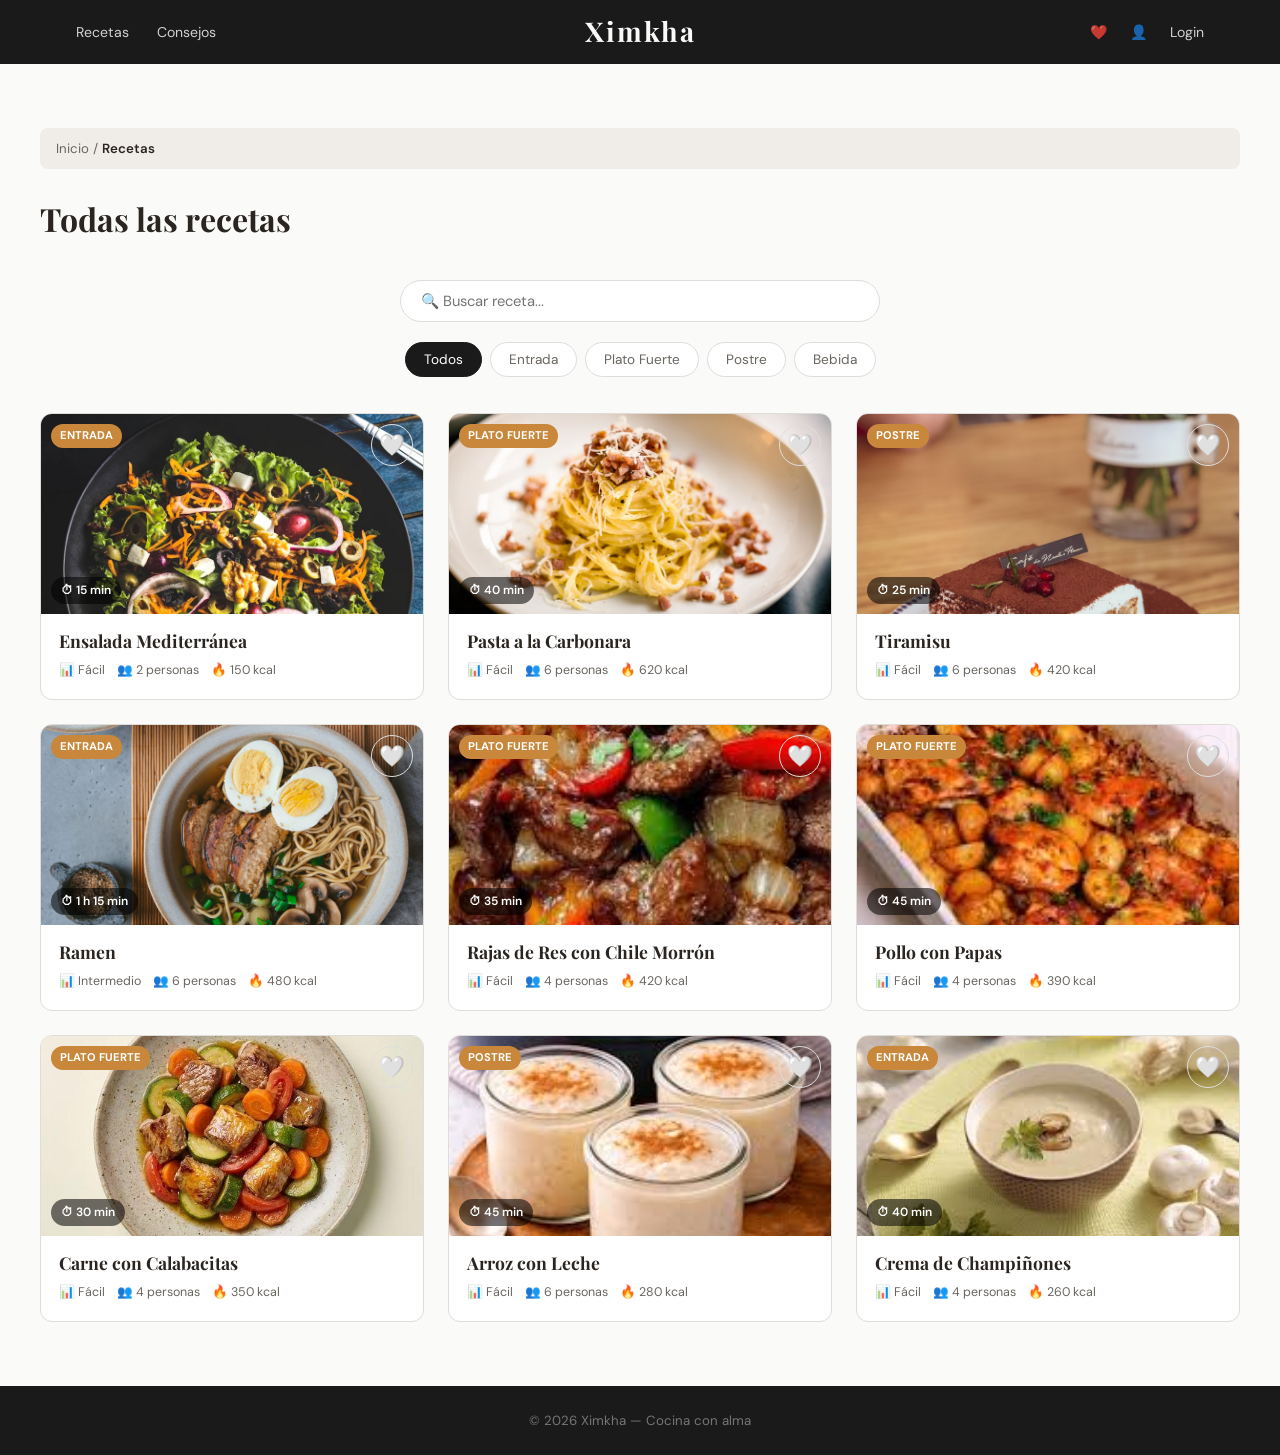
==== html/recetas.html @ c5aac01d "Actualización" ====
<!DOCTYPE html>
<html lang="es">
<head>
    <meta charset="UTF-8" />
    <meta name="viewport" content="width=device-width, initial-scale=1.0" />
    <title>Recetas | Ximkha</title>
    <link rel="stylesheet" href="../css/estilos.css" />
</head>
<body>

<header>
    <nav class="barra-navegacion">
        <ul class="menu izquierda">
            <li><a href="recetas.html">Recetas</a></li>
            <li><a href="consejos.html">Consejos</a></li>
        </ul>
        <a href="../index.html" class="logo">Ximkha</a>
        <ul class="menu derecha">
            <li><a href="favoritos.html" class="icono" title="Favoritos">❤️</a></li>
            <li><a href="usuario.html" class="icono" title="Usuario">👤</a></li>
            <li><a href="login.html">Login</a></li>
        </ul>
    </nav>
</header>

<main class="seccion-recetas">
    <div class="breadcrumb">
        <a href="../index.html">Inicio</a> / <span>Recetas</span>
    </div>

    <div class="seccion-header">
        <h2>Todas las recetas</h2>
    </div>

    <div class="controles-recetas">
        <div class="buscador-recetas">
            <input
                type="text"
                id="buscador"
                placeholder="🔍 Buscar receta..."
                autocomplete="off"
            />
        </div>
        <div class="categorias-recetas">
            <button class="btn-categoria activo" data-categoria="todos">Todos</button>
            <button class="btn-categoria" data-categoria="Entrada">Entrada</button>
            <button class="btn-categoria" data-categoria="Plato Fuerte">Plato Fuerte</button>
            <button class="btn-categoria" data-categoria="Postre">Postre</button>
            <button class="btn-categoria" data-categoria="Bebida">Bebida</button>
        </div>
    </div>

    <p id="sin-resultados" style="display:none;text-align:center;color:var(--texto-suave);padding:40px;">
        No se encontraron recetas con esos criterios.
    </p>

    <div id="contenedor-recetas" class="grid-recetas"></div>
</main>

<footer>
    <p>&copy; 2026 Ximkha — Cocina con alma</p>
</footer>

<script src="../js/favoritos.js"></script>
<script src="../js/recetas.js"></script>

</body>
</html>
---- css/estilos.css ----
@import url('https://fonts.googleapis.com/css2?family=Playfair+Display:wght@400;600;700&family=DM+Sans:wght@300;400;500;600&display=swap');

* {
    margin: 0;
    padding: 0;
    box-sizing: border-box;
}

/* Variables de color */
:root {
    --negro: #1a1a1a;
    --blanco: #fafaf8;
    --crema: #f5f0e8;
    --acento: #c8873a;
    --acento-oscuro: #a06828;
    --gris-suave: #f0ede8;
    --texto: #2a2520;
    --texto-suave: #6a6560;
    --radio: 12px;
}

body {
    font-family: 'DM Sans', sans-serif;
    background-color: var(--blanco);
    color: var(--texto);
    line-height: 1.6;
}

/* Navegacion */
header {
    background-color: var(--negro);
    position: sticky;
    top: 0;
    z-index: 100;
}

.barra-navegacion {
    display: flex;
    justify-content: space-between;
    align-items: center;
    max-width: 1200px;
    margin: 0 auto;
    padding: 0 24px;
    height: 64px;
}

.menu {
    list-style: none;
    display: flex;
    gap: 4px;
    align-items: center;
}

.menu.izquierda { flex: 1; }
.menu.derecha   { flex: 1; justify-content: flex-end; }

.logo {
    font-family: 'Playfair Display', serif;
    font-size: 1.7rem;
    font-weight: 700;
    color: var(--blanco);
    text-decoration: none;
    letter-spacing: 2px;
    flex: 1;
    text-align: center;
}
.logo:hover { color: var(--acento); }

.menu > li > a {
    color: rgba(255,255,255,0.8);
    text-decoration: none;
    font-size: 0.88rem;
    padding: 7px 12px;
    border-radius: 6px;
    display: block;
}
.menu > li > a:hover {
    color: #fff;
    background: rgba(255,255,255,0.1);
}

.icono {
    font-size: 1.2rem;
    display: flex;
    align-items: center;
    justify-content: center;
    width: 36px;
    height: 36px;
    border-radius: 50%;
}
.icono:hover { background: rgba(255,255,255,0.1) !important; }
.icono.activo { background: rgba(200,135,58,0.25) !important; }

/* Hero */
.hero {
    min-height: calc(100vh - 64px);
    background: var(--negro);
    display: flex;
    flex-direction: column;
    align-items: center;
    justify-content: center;
    text-align: center;
    padding: 60px 24px;
    position: relative;
}

.hero-badge {
    display: inline-block;
    background: rgba(200,135,58,0.15);
    border: 1px solid rgba(200,135,58,0.35);
    color: #e8b87a;
    font-size: 0.78rem;
    font-weight: 600;
    letter-spacing: 1.5px;
    text-transform: uppercase;
    padding: 6px 14px;
    border-radius: 50px;
    margin-bottom: 28px;
}

.hero h1 {
    font-family: 'Playfair Display', serif;
    font-size: clamp(2.8rem, 6vw, 5rem);
    font-weight: 700;
    color: var(--blanco);
    line-height: 1.1;
    margin-bottom: 20px;
}

.hero h1 em {
    font-style: italic;
    color: #e8b87a;
}

.hero-subtitulo {
    font-size: 1.05rem;
    color: rgba(255,255,255,0.5);
    max-width: 460px;
    margin-bottom: 40px;
    line-height: 1.7;
}

.hero-botones {
    display: flex;
    gap: 12px;
    flex-wrap: wrap;
    justify-content: center;
    margin-bottom: 60px;
}

/* Botones generales */
.btn-primario {
    display: inline-flex;
    align-items: center;
    gap: 8px;
    background: var(--acento);
    color: #fff;
    padding: 12px 24px;
    border-radius: 50px;
    text-decoration: none;
    font-weight: 600;
    font-size: 0.9rem;
    border: none;
    cursor: pointer;
    font-family: 'DM Sans', sans-serif;
    transition: background 0.2s;
}
.btn-primario:hover { background: var(--acento-oscuro); }

.btn-secundario {
    display: inline-flex;
    align-items: center;
    gap: 8px;
    background: transparent;
    color: rgba(255,255,255,0.8);
    padding: 12px 24px;
    border-radius: 50px;
    text-decoration: none;
    font-weight: 500;
    font-size: 0.9rem;
    border: 1px solid rgba(255,255,255,0.2);
    cursor: pointer;
    font-family: 'DM Sans', sans-serif;
    transition: background 0.2s;
}
.btn-secundario:hover {
    background: rgba(255,255,255,0.1);
    color: #fff;
}

/* Stats del hero */
.hero-stats {
    display: flex;
    gap: 40px;
}

.hero-stat { text-align: center; }

.hero-stat-num {
    font-family: 'Playfair Display', serif;
    font-size: 1.8rem;
    font-weight: 700;
    color: var(--blanco);
    display: block;
}

.hero-stat-label {
    font-size: 0.75rem;
    color: rgba(255,255,255,0.4);
    text-transform: uppercase;
    letter-spacing: 1px;
}

.hero-divider {
    position: absolute;
    bottom: 0;
    left: 0;
    right: 0;
    height: 50px;
    background: var(--blanco);
    clip-path: ellipse(55% 100% at 50% 100%);
}

/* Seccion de recetas */
.seccion-recetas {
    padding: 64px 24px;
    background: var(--blanco);
}

/* Controles de filtrado en recetas.html */
.controles-recetas {
    max-width: 1200px;
    margin: 0 auto 36px;
    display: flex;
    flex-direction: column;
    align-items: center;
    gap: 20px;
}

.buscador-recetas {
    width: 100%;
    max-width: 480px;
}

.buscador-recetas input {
    width: 100%;
    padding: 10px 20px;
    border: 1.5px solid #ddd;
    border-radius: 50px;
    font-size: 0.92rem;
    font-family: 'DM Sans', sans-serif;
    color: var(--texto);
    background: #fff;
    outline: none;
    transition: border-color 0.2s, box-shadow 0.2s;
}
.buscador-recetas input:focus {
    border-color: var(--acento);
    box-shadow: 0 0 0 3px rgba(200,135,58,0.12);
}

.categorias-recetas {
    display: flex;
    justify-content: center;
    gap: 8px;
    flex-wrap: wrap;
}

/* .seccion-header sigue igual para index.html */
.seccion-header {
    max-width: 1200px;
    margin: 0 auto 36px;
    display: flex;
    align-items: flex-end;
    justify-content: space-between;
}

.seccion-header h2 {
    font-family: 'Playfair Display', serif;
    font-size: 2rem;
    color: var(--texto);
}

.seccion-header a {
    color: var(--acento);
    text-decoration: none;
    font-size: 0.9rem;
}
.seccion-header a:hover { color: var(--acento-oscuro); }

.grid-recetas {
    display: grid;
    grid-template-columns: repeat(3, 1fr);
    gap: 24px;
    max-width: 1200px;
    margin: 0 auto;
}

/* Tarjetas de receta */
.tarjeta-receta {
    text-decoration: none;
    color: inherit;
    background: #fff;
    border-radius: var(--radio);
    overflow: hidden;
    border: 1px solid #e0ddd8;
    transition: transform 0.2s, border-color 0.2s;
    display: flex;
    flex-direction: column;
}

.tarjeta-receta:hover {
    transform: translateY(-4px);
    border-color: var(--acento);
}

.tarjeta-imagen {
    position: relative;
    overflow: hidden;
    height: 200px;
}

.tarjeta-imagen img {
    width: 100%;
    height: 100%;
    object-fit: cover;
}

.tarjeta-badge {
    position: absolute;
    bottom: 10px;
    left: 10px;
    background: rgba(0,0,0,0.55);
    color: #fff;
    font-size: 0.75rem;
    font-weight: 600;
    padding: 4px 10px;
    border-radius: 50px;
}

.tarjeta-categoria {
    position: absolute;
    top: 10px;
    left: 10px;
    background: var(--acento);
    color: #fff;
    font-size: 0.7rem;
    font-weight: 700;
    padding: 3px 9px;
    border-radius: 50px;
    text-transform: uppercase;
}

.btn-favorito-flotante {
    position: absolute;
    top: 10px;
    right: 10px;
    background: rgba(255,255,255,0.9);
    border: none;
    width: 36px;
    height: 36px;
    border-radius: 50%;
    font-size: 1rem;
    cursor: pointer;
    display: flex;
    align-items: center;
    justify-content: center;
    z-index: 2;
}
.btn-favorito-flotante:hover { background: #fff; }

.info-receta {
    padding: 16px 18px 18px;
    flex: 1;
    display: flex;
    flex-direction: column;
    gap: 8px;
}

.info-receta h3 {
    font-family: 'Playfair Display', serif;
    font-size: 1.1rem;
    color: var(--texto);
    line-height: 1.3;
}

.receta-meta {
    display: flex;
    gap: 12px;
    font-size: 0.78rem;
    color: var(--texto-suave);
}

/* Boton favorito grande */
.btn-favorito-grande {
    background: none;
    border: 1.5px solid #ddd;
    font-size: 1.3rem;
    cursor: pointer;
    padding: 6px;
    border-radius: 50%;
    width: 42px;
    height: 42px;
    display: flex;
    align-items: center;
    justify-content: center;
    flex-shrink: 0;
    transition: border-color 0.2s;
}
.btn-favorito-grande:hover { border-color: #e74c3c; }
.btn-favorito-grande.favorito-activo { color: #e74c3c; border-color: #e74c3c; }

/* Breadcrumb */
.breadcrumb {
    max-width: 1200px;
    margin: 0 auto 24px;
    font-size: 0.83rem;
    color: var(--texto-suave);
    padding: 10px 16px;
    background: var(--gris-suave);
    border-radius: 8px;
}
.breadcrumb a {
    text-decoration: none;
    color: var(--texto-suave);
}
.breadcrumb a:hover { color: var(--acento); }
.breadcrumb span { color: var(--texto); font-weight: 600; }

/* Pagina detalle */
.contenido-receta {
    padding: 48px 24px;
    background: var(--gris-suave);
    min-height: 100vh;
}

.contenedor-receta {
    max-width: 1100px;
    margin: 0 auto;
    background: #fff;
    border-radius: 16px;
    border: 1px solid #e0ddd8;
    overflow: hidden;
}

.header-receta {
    display: grid;
    grid-template-columns: 1fr 1fr;
    min-height: 420px;
}

.imagen-receta img {
    width: 100%;
    height: 100%;
    object-fit: cover;
    display: block;
}

.info-basica {
    padding: 36px 40px;
    display: flex;
    flex-direction: column;
    gap: 20px;
    overflow-y: auto;
    max-height: 420px;
}

.info-basica h1 {
    font-family: 'Playfair Display', serif;
    font-size: 1.8rem;
    color: var(--texto);
    line-height: 1.2;
}

.datos-receta {
    display: flex;
    flex-wrap: wrap;
    gap: 8px;
    align-items: center;
}

.dato {
    display: flex;
    align-items: center;
    gap: 6px;
    background: var(--gris-suave);
    padding: 6px 12px;
    border-radius: 50px;
    font-size: 0.85rem;
    color: var(--texto);
    border: 1px solid #e0ddd8;
}

.descripcion h3, .tabla-nutricional h3 {
    font-family: 'Playfair Display', serif;
    color: var(--texto);
    margin-bottom: 10px;
    font-size: 1.1rem;
}
.descripcion p { color: var(--texto-suave); font-size: 0.93rem; line-height: 1.7; }

/* Tabla nutricional */
.valores-nutricionales {
    display: grid;
    grid-template-columns: repeat(4, 1fr);
    gap: 8px;
}

.valor-nutricional {
    text-align: center;
    background: var(--acento);
    color: white;
    padding: 12px 6px;
    border-radius: 10px;
}

.valor-nutricional .numero {
    display: block;
    font-family: 'Playfair Display', serif;
    font-size: 1.3rem;
    font-weight: 700;
    margin-bottom: 2px;
}
.valor-nutricional .unidad { font-size: 0.72rem; opacity: 0.85; }

/* Ingredientes y pasos */
.contenido-receta-detalle {
    display: grid;
    grid-template-columns: 1fr 1fr;
    gap: 40px;
    padding: 40px;
}

.ingredientes h2, .pasos h2 {
    font-family: 'Playfair Display', serif;
    color: var(--texto);
    margin-bottom: 20px;
    font-size: 1.4rem;
    padding-bottom: 10px;
    border-bottom: 2px solid var(--acento);
}

.lista-ingredientes {
    list-style: none;
    padding: 0;
}

.lista-ingredientes li {
    padding: 10px 0 10px 20px;
    border-bottom: 1px solid var(--gris-suave);
    color: var(--texto);
    font-size: 0.92rem;
    position: relative;
}
.lista-ingredientes li:before {
    content: "•";
    color: var(--acento);
    position: absolute;
    left: 0;
    font-size: 1.2rem;
    line-height: 1.4;
}

.lista-pasos {
    padding-left: 0;
    list-style: none;
    counter-reset: pasos;
}

.lista-pasos li {
    padding: 12px 0 12px 46px;
    border-bottom: 1px solid var(--gris-suave);
    color: var(--texto);
    font-size: 0.92rem;
    position: relative;
    counter-increment: pasos;
    line-height: 1.6;
}

.lista-pasos li:before {
    content: counter(pasos);
    position: absolute;
    left: 0;
    top: 12px;
    background: var(--acento);
    color: white;
    width: 28px;
    height: 28px;
    border-radius: 50%;
    display: flex;
    align-items: center;
    justify-content: center;
    font-weight: 700;
    font-size: 0.8rem;
}

.consejos {
    background: var(--crema);
    padding: 28px 40px;
    border-top: 1px solid #e0ddd8;
}
.consejos h3 {
    font-family: 'Playfair Display', serif;
    color: var(--texto);
    margin-bottom: 10px;
    font-size: 1.1rem;
}
.consejos p { color: var(--texto-suave); line-height: 1.7; font-size: 0.92rem; }

/* Pagina de consejos */
.seccion-consejos {
    padding: 64px 24px;
    background: var(--gris-suave);
    min-height: 100vh;
}

.header-consejos {
    text-align: center;
    margin-bottom: 48px;
    max-width: 600px;
    margin-left: auto;
    margin-right: auto;
}

.header-consejos h2 {
    font-family: 'Playfair Display', serif;
    font-size: 2.4rem;
    color: var(--texto);
    margin-bottom: 10px;
}

.subtitulo-consejos {
    font-size: 1rem;
    color: var(--texto-suave);
    font-style: italic;
}

.contenedor-consejos { max-width: 1200px; margin: 0 auto; }

.categorias-consejos {
    display: flex;
    justify-content: center;
    gap: 8px;
    margin-bottom: 36px;
    flex-wrap: wrap;
}

.btn-categoria {
    background: #fff;
    border: 1.5px solid #ddd;
    padding: 8px 18px;
    border-radius: 50px;
    cursor: pointer;
    color: var(--texto-suave);
    font-size: 0.85rem;
    font-family: 'DM Sans', sans-serif;
    transition: border-color 0.2s, color 0.2s;
}
.btn-categoria:hover { border-color: var(--acento); color: var(--acento); }
.btn-categoria.activo {
    background: var(--negro);
    border-color: var(--negro);
    color: #fff;
}

.grid-consejos {
    display: grid;
    grid-template-columns: repeat(auto-fit, minmax(280px, 1fr));
    gap: 20px;
    margin-bottom: 48px;
}

.tarjeta-consejo {
    background: #fff;
    border-radius: var(--radio);
    padding: 24px;
    border: 1px solid #e0ddd8;
    border-top: 3px solid var(--acento);
    transition: transform 0.2s;
}
.tarjeta-consejo:hover { transform: translateY(-3px); }

.icono-consejo { font-size: 2rem; margin-bottom: 14px; text-align: center; }
.tarjeta-consejo h3 {
    font-family: 'Playfair Display', serif;
    color: var(--texto);
    margin-bottom: 10px;
    font-size: 1.05rem;
    text-align: center;
}
.tarjeta-consejo p {
    color: var(--texto-suave);
    line-height: 1.6;
    margin-bottom: 14px;
    text-align: center;
    font-size: 0.9rem;
}

.dificultad {
    padding: 4px 12px;
    border-radius: 50px;
    font-size: 0.72rem;
    font-weight: 700;
    text-transform: uppercase;
    display: block;
    width: fit-content;
    margin: 0 auto;
}
.dificultad.basico { background: #edf7f0; color: #1e8449; border: 1px solid #a9dfbf; }
.dificultad.intermedio { background: #fef9e7; color: #b7770d; border: 1px solid #f9e79f; }
.dificultad.avanzado { background: #fdf2f2; color: #c0392b; border: 1px solid #fadbd8; }

.consejo-destacado {
    background: var(--negro);
    color: #fff;
    border-radius: 16px;
    padding: 40px;
    text-align: center;
    max-width: 760px;
    margin: 0 auto;
}
.consejo-destacado h3 {
    font-family: 'Playfair Display', serif;
    font-size: 1.4rem;
    margin-bottom: 20px;
    color: #e8b87a;
}
.consejo-dia {
    background: rgba(255,255,255,0.07);
    border-radius: 12px;
    padding: 24px;
    border: 1px solid rgba(255,255,255,0.1);
}
.consejo-dia h4 {
    font-family: 'Playfair Display', serif;
    font-size: 1.1rem;
    margin-bottom: 10px;
    color: #fff;
}
.consejo-dia p { color: rgba(255,255,255,0.7); line-height: 1.7; }

/* Pagina de favoritos */
.seccion-favoritos {
    padding: 64px 24px;
    background: var(--gris-suave);
    min-height: 80vh;
}

.header-favoritos { text-align: center; margin-bottom: 36px; }
.header-favoritos h2 {
    font-family: 'Playfair Display', serif;
    font-size: 2.2rem;
    color: var(--texto);
    margin-bottom: 10px;
}

.contador-favoritos { font-size: 1rem; color: var(--texto-suave); }
.contador-favoritos span { color: var(--acento); font-weight: 700; }

.mensaje-vacio {
    text-align: center;
    padding: 64px 20px;
    max-width: 440px;
    margin: 0 auto;
}
.icono-corazon { font-size: 3rem; margin-bottom: 16px; opacity: 0.5; }
.mensaje-vacio h3 {
    font-family: 'Playfair Display', serif;
    font-size: 1.5rem;
    color: var(--texto);
    margin-bottom: 12px;
}
.mensaje-vacio p { color: var(--texto-suave); line-height: 1.7; margin-bottom: 24px; }

.btn-explorar {
    display: inline-flex;
    align-items: center;
    gap: 8px;
    background: var(--negro);
    color: white;
    padding: 12px 24px;
    text-decoration: none;
    border-radius: 50px;
    font-weight: 600;
    transition: background 0.2s;
}
.btn-explorar:hover { background: var(--acento); }

.acciones-favoritos { text-align: center; margin-top: 36px; }
.btn-limpiar {
    background: transparent;
    color: #c0392b;
    padding: 10px 22px;
    border: 1.5px solid #c0392b;
    border-radius: 50px;
    font-weight: 600;
    cursor: pointer;
    font-family: 'DM Sans', sans-serif;
    display: none;
    transition: background 0.2s, color 0.2s;
}
.btn-limpiar:hover { background: #c0392b; color: #fff; }

/* Enlace ver receta */
.btn-ver-receta {
    background: var(--acento);
    color: white;
    padding: 7px 14px;
    text-decoration: none;
    border-radius: 50px;
    font-size: 0.83rem;
    font-weight: 600;
    transition: background 0.2s;
}
.btn-ver-receta:hover { background: var(--acento-oscuro); }

/* Perfil de usuario */
.seccion-usuario {
    padding: 64px 24px;
    background: var(--gris-suave);
    min-height: 100vh;
}

.contenedor-usuario {
    max-width: 900px;
    margin: 0 auto;
    display: flex;
    flex-direction: column;
    gap: 24px;
}

.perfil-usuario {
    background: var(--negro);
    padding: 32px;
    border-radius: 16px;
    display: flex;
    align-items: center;
    gap: 28px;
    color: #fff;
}

.avatar-usuario { position: relative; }
.avatar-usuario img {
    width: 110px;
    height: 110px;
    border-radius: 50%;
    object-fit: cover;
    border: 3px solid rgba(200,135,58,0.5);
}
.btn-cambiar-avatar {
    position: absolute;
    bottom: 2px;
    right: 2px;
    background: var(--acento);
    color: white;
    border: none;
    width: 28px;
    height: 28px;
    border-radius: 50%;
    cursor: pointer;
    font-size: 0.85rem;
    transition: background 0.2s;
}
.btn-cambiar-avatar:hover { background: #e8b87a; }

.info-usuario h1 {
    font-family: 'Playfair Display', serif;
    font-size: 1.8rem;
    margin-bottom: 6px;
}
.info-usuario p { color: rgba(255,255,255,0.6); font-size: 0.9rem; margin-bottom: 4px; }
.fecha-registro { font-size: 0.8rem !important; font-style: italic; }

.estadisticas-usuario {
    display: grid;
    grid-template-columns: repeat(3, 1fr);
    gap: 14px;
}

.stat-card {
    background: #fff;
    padding: 24px;
    border-radius: var(--radio);
    border: 1px solid #e0ddd8;
    text-align: center;
}
.stat-numero {
    font-family: 'Playfair Display', serif;
    font-size: 2.2rem;
    font-weight: 700;
    color: var(--acento);
    margin-bottom: 6px;
}
.stat-titulo { color: var(--texto-suave); font-size: 0.87rem; }

.formulario-perfil,
.preferencias-usuario,
.acciones-cuenta {
    background: #fff;
    padding: 30px;
    border-radius: var(--radio);
    border: 1px solid #e0ddd8;
}

.formulario-perfil h2,
.preferencias-usuario h2,
.acciones-cuenta h2 {
    font-family: 'Playfair Display', serif;
    color: var(--texto);
    margin-bottom: 24px;
    font-size: 1.5rem;
}

.campo-formulario { margin-bottom: 18px; }
.campo-formulario label {
    display: block;
    margin-bottom: 6px;
    color: var(--texto);
    font-weight: 500;
    font-size: 0.88rem;
}
.campo-formulario input,
.campo-formulario textarea {
    width: 100%;
    padding: 10px 14px;
    border: 1.5px solid #ddd;
    border-radius: 8px;
    font-size: 0.92rem;
    font-family: 'DM Sans', sans-serif;
    background: var(--gris-suave);
    color: var(--texto);
    transition: border-color 0.2s;
}
.campo-formulario input:focus,
.campo-formulario textarea:focus {
    outline: none;
    border-color: var(--acento);
    background: #fff;
}

.botones-formulario { display: flex; gap: 10px; margin-top: 20px; }

.btn-guardar {
    background: var(--negro);
    color: white;
    padding: 10px 24px;
    border: none;
    border-radius: 50px;
    font-weight: 600;
    cursor: pointer;
    font-family: 'DM Sans', sans-serif;
    transition: background 0.2s;
}
.btn-guardar:hover { background: var(--acento); }

.btn-cancelar {
    background: transparent;
    color: var(--texto-suave);
    padding: 10px 24px;
    border: 1.5px solid #ddd;
    border-radius: 50px;
    cursor: pointer;
    font-family: 'DM Sans', sans-serif;
}
.btn-cancelar:hover { background: var(--gris-suave); }

/* Switches */
.opciones-preferencias { display: flex; flex-direction: column; gap: 16px; }
.opcion-preferencia {
    display: flex;
    align-items: center;
    gap: 16px;
    padding: 12px 0;
    border-bottom: 1px solid var(--gris-suave);
}
.switch { position: relative; display: inline-block; width: 50px; height: 28px; flex-shrink: 0; }
.switch input { opacity: 0; width: 0; height: 0; }
.slider {
    position: absolute;
    cursor: pointer;
    inset: 0;
    background-color: #ccc;
    transition: 0.3s;
    border-radius: 28px;
}
.slider:before {
    position: absolute;
    content: "";
    height: 20px;
    width: 20px;
    left: 4px;
    bottom: 4px;
    background: white;
    transition: 0.3s;
    border-radius: 50%;
}
input:checked + .slider { background-color: var(--acento); }
input:checked + .slider:before { transform: translateX(22px); }
.info-opcion h3 { color: var(--texto); font-size: 0.95rem; font-weight: 600; margin-bottom: 2px; }
.info-opcion p { color: var(--texto-suave); font-size: 0.82rem; margin: 0; }

/* Botones de cuenta */
.botones-cuenta { display: flex; flex-direction: column; gap: 10px; }
.botones-cuenta button {
    padding: 12px 18px;
    border: none;
    border-radius: 8px;
    font-weight: 600;
    cursor: pointer;
    text-align: left;
    font-family: 'DM Sans', sans-serif;
    font-size: 0.92rem;
    transition: filter 0.2s;
}
.btn-cambiar-password { background: #fef9e7; color: #b7770d; }
.btn-exportar-datos { background: #edf7f0; color: #1e8449; }
.btn-eliminar-cuenta { background: #fdf2f2; color: #c0392b; }
.botones-cuenta button:hover { filter: brightness(0.93); }

/* Notificaciones */
.notificacion {
    position: fixed;
    top: 72px;
    right: 16px;
    padding: 12px 20px;
    border-radius: 8px;
    color: white;
    font-weight: 600;
    z-index: 9999;
    opacity: 0;
    transform: translateX(110%);
    transition: all 0.3s;
    font-size: 0.88rem;
    max-width: 300px;
}
.notificacion.visible { opacity: 1; transform: translateX(0); }
.notificacion.success { background: #1e8449; }
.notificacion.agregar { background: var(--acento); }
.notificacion.eliminar { background: #c0392b; }
.notificacion.error { background: #c0392b; }

   /* Página de login */

.seccion-auth {
    min-height: calc(100vh - 64px);
    background: var(--gris-suave);
    display: flex;
    align-items: center;
    justify-content: center;
    padding: 40px 24px;
}

.contenedor-auth {
    background: #fff;
    border-radius: 16px;
    border: 1px solid #e0ddd8;
    width: 100%;
    max-width: 440px;
    overflow: hidden;
}

/* Tabs de login / registro */
.tabs-auth {
    display: flex;
    border-bottom: 1px solid #e0ddd8;
}

.tab-btn {
    flex: 1;
    padding: 16px;
    background: var(--gris-suave);
    border: none;
    font-family: 'DM Sans', sans-serif;
    font-size: 0.92rem;
    font-weight: 600;
    color: var(--texto-suave);
    cursor: pointer;
    transition: background 0.2s, color 0.2s;
}

.tab-btn.activo {
    background: #fff;
    color: var(--texto);
    border-bottom: 2px solid var(--acento);
}

.formulario-auth {
    padding: 32px;
}

.formulario-auth h2 {
    font-family: 'Playfair Display', serif;
    font-size: 1.6rem;
    color: var(--texto);
    margin-bottom: 6px;
}

.formulario-auth .subtitulo {
    color: var(--texto-suave);
    font-size: 0.88rem;
    margin-bottom: 28px;
}

/* Panel oculto */
.panel-auth { display: none; }
.panel-auth.activo { display: block; }

/* Error de validacion */
.error-msg {
    background: #fdf2f2;
    border: 1px solid #fadbd8;
    color: #c0392b;
    padding: 10px 14px;
    border-radius: 8px;
    font-size: 0.85rem;
    margin-bottom: 16px;
    display: none;
}

.exito-msg {
    background: #edf7f0;
    border: 1px solid #a9dfbf;
    color: #1e8449;
    padding: 10px 14px;
    border-radius: 8px;
    font-size: 0.85rem;
    margin-bottom: 16px;
    display: none;
}

.btn-auth {
    width: 100%;
    padding: 12px;
    background: var(--negro);
    color: #fff;
    border: none;
    border-radius: 50px;
    font-family: 'DM Sans', sans-serif;
    font-size: 0.95rem;
    font-weight: 600;
    cursor: pointer;
    margin-top: 8px;
    transition: background 0.2s;
}
.btn-auth:hover { background: var(--acento); }

.pie-auth {
    text-align: center;
    padding: 16px 32px 24px;
    font-size: 0.83rem;
    color: var(--texto-suave);
    border-top: 1px solid var(--gris-suave);
}
.pie-auth a {
    color: var(--acento);
    text-decoration: none;
    font-weight: 600;
}

/* Footer */
footer {
    background: var(--negro);
    color: rgba(255,255,255,0.4);
    text-align: center;
    padding: 24px;
    font-size: 0.83rem;
}

/* Animacion simple */
@keyframes fadeIn {
    from { opacity: 0; transform: translateY(10px); }
    to   { opacity: 1; transform: translateY(0); }
}

/* Responsive */
@media (max-width: 1024px) {
    .grid-recetas { grid-template-columns: repeat(2, 1fr); }
    .header-receta { grid-template-columns: 1fr; }
    .info-basica { max-height: none; }
    .contenido-receta-detalle { grid-template-columns: 1fr; gap: 28px; padding: 28px; }
    .valores-nutricionales { grid-template-columns: repeat(2, 1fr); }
}

@media (max-width: 768px) {
    .barra-navegacion {
        flex-wrap: wrap;
        height: auto;
        padding: 10px 16px;
        gap: 8px;
    }
    .menu.izquierda, .menu.derecha { flex: unset; }
    .logo { order: -1; width: 100%; text-align: center; font-size: 1.5rem; }
    .grid-recetas { grid-template-columns: 1fr; }
    .estadisticas-usuario { grid-template-columns: 1fr; }
    .hero-stats { gap: 24px; }
    .hero h1 { font-size: 2.2rem; }
    .seccion-recetas, .seccion-consejos, .seccion-favoritos,
    .seccion-usuario, .contenido-receta { padding: 48px 16px; }
    .perfil-usuario { flex-direction: column; text-align: center; }
    .botones-formulario { flex-direction: column; }
    .grid-consejos { grid-template-columns: 1fr; }
}

@media (max-width: 480px) {
    .hero-stats { flex-direction: column; gap: 14px; }
    .hero-botones { flex-direction: column; align-items: center; }
    .tarjeta-imagen { height: 180px; }
    .consejos, .consejo-destacado { padding: 20px; }
    .contenedor-auth { margin: 0 8px; }
}
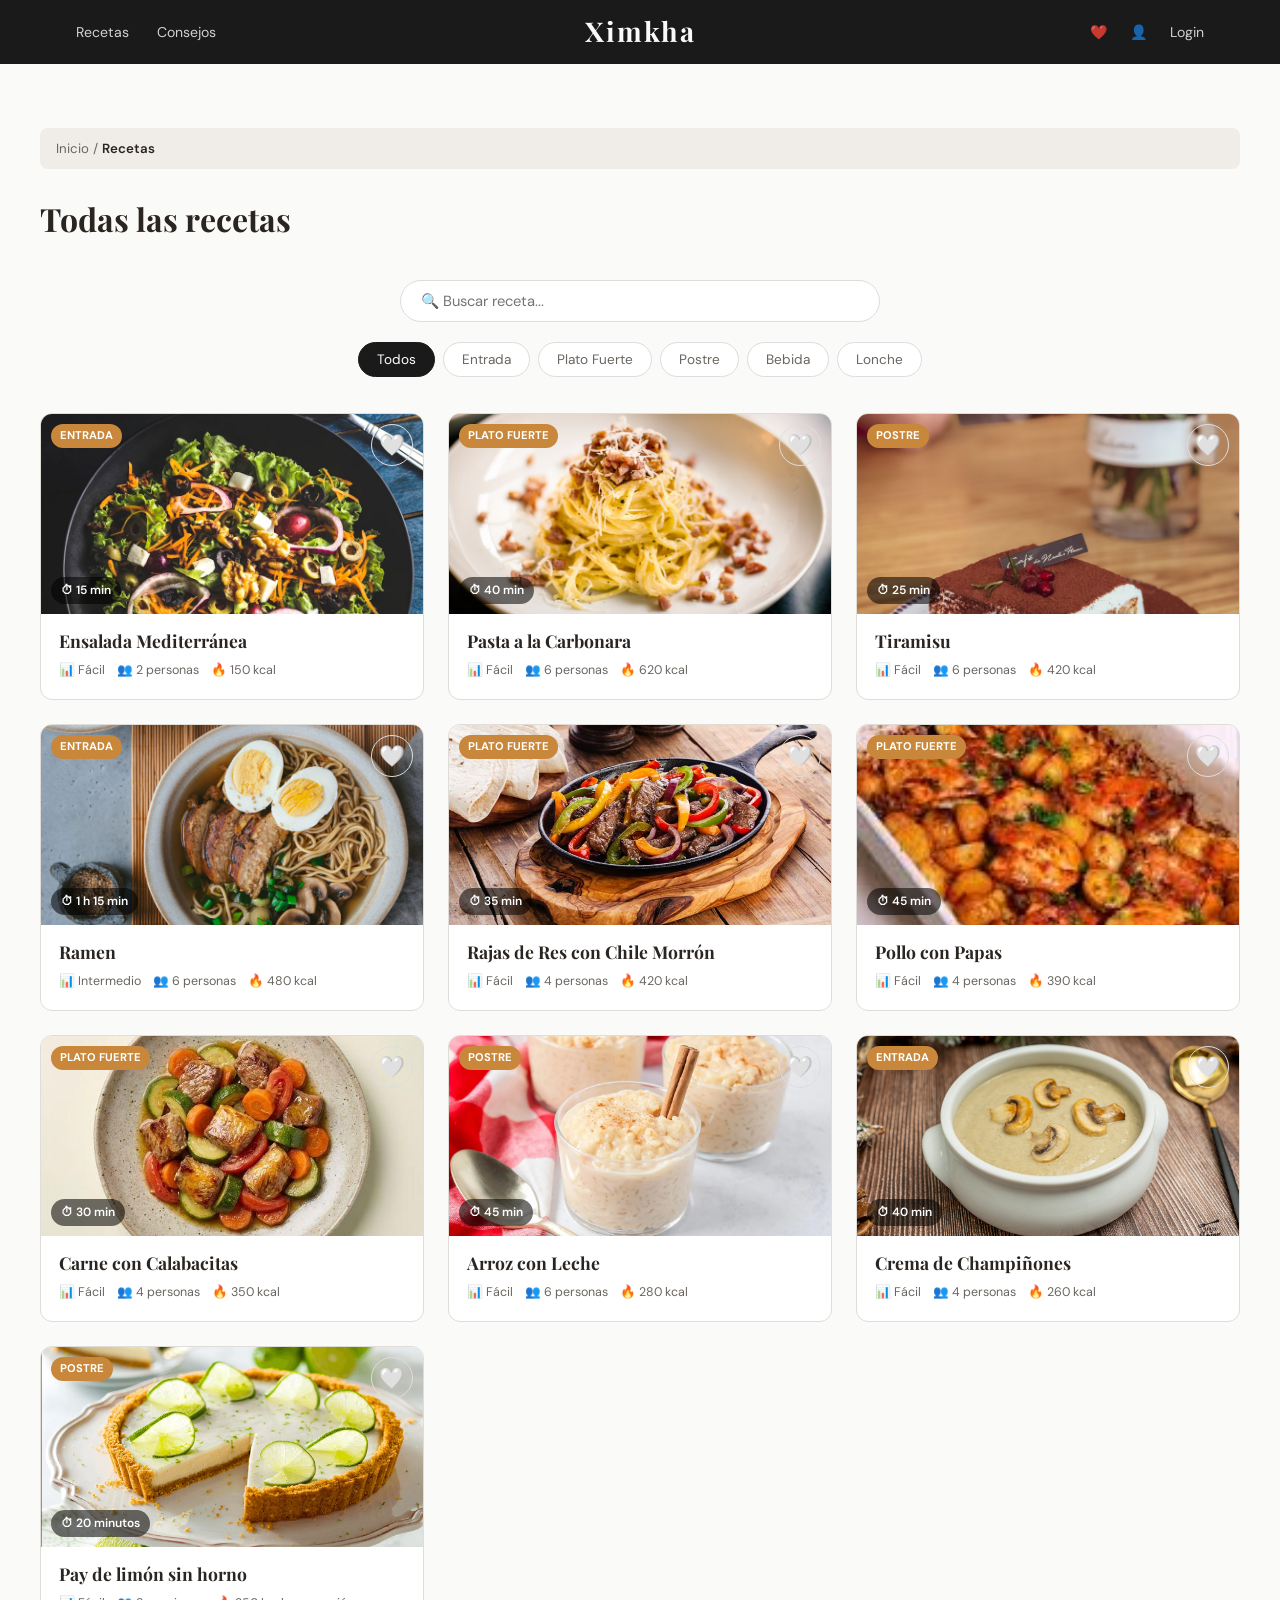
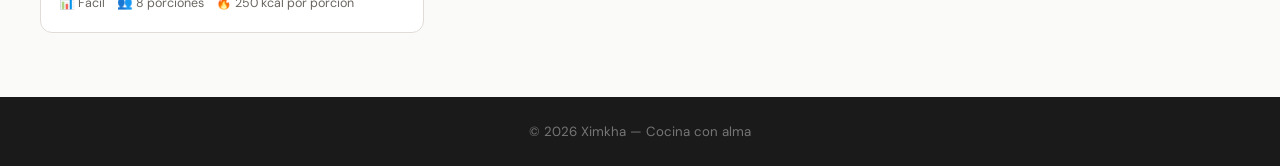
==== commit 2a56c408: "corrección" ====
--- a/html/recetas.html
+++ b/html/recetas.html
@@ -47,6 +47,7 @@
             <button class="btn-categoria" data-categoria="Plato Fuerte">Plato Fuerte</button>
             <button class="btn-categoria" data-categoria="Postre">Postre</button>
             <button class="btn-categoria" data-categoria="Bebida">Bebida</button>
+            <button class="btn-categoria" data-categoria="Lonche">Lonche</button>
         </div>
     </div>
 
--- a/css/estilos.css
+++ b/css/estilos.css
@@ -462,7 +462,7 @@
     flex-direction: column;
     gap: 20px;
     overflow-y: auto;
-    max-height: 420px;
+    max-height: none;
 }
 
 .info-basica h1 {
